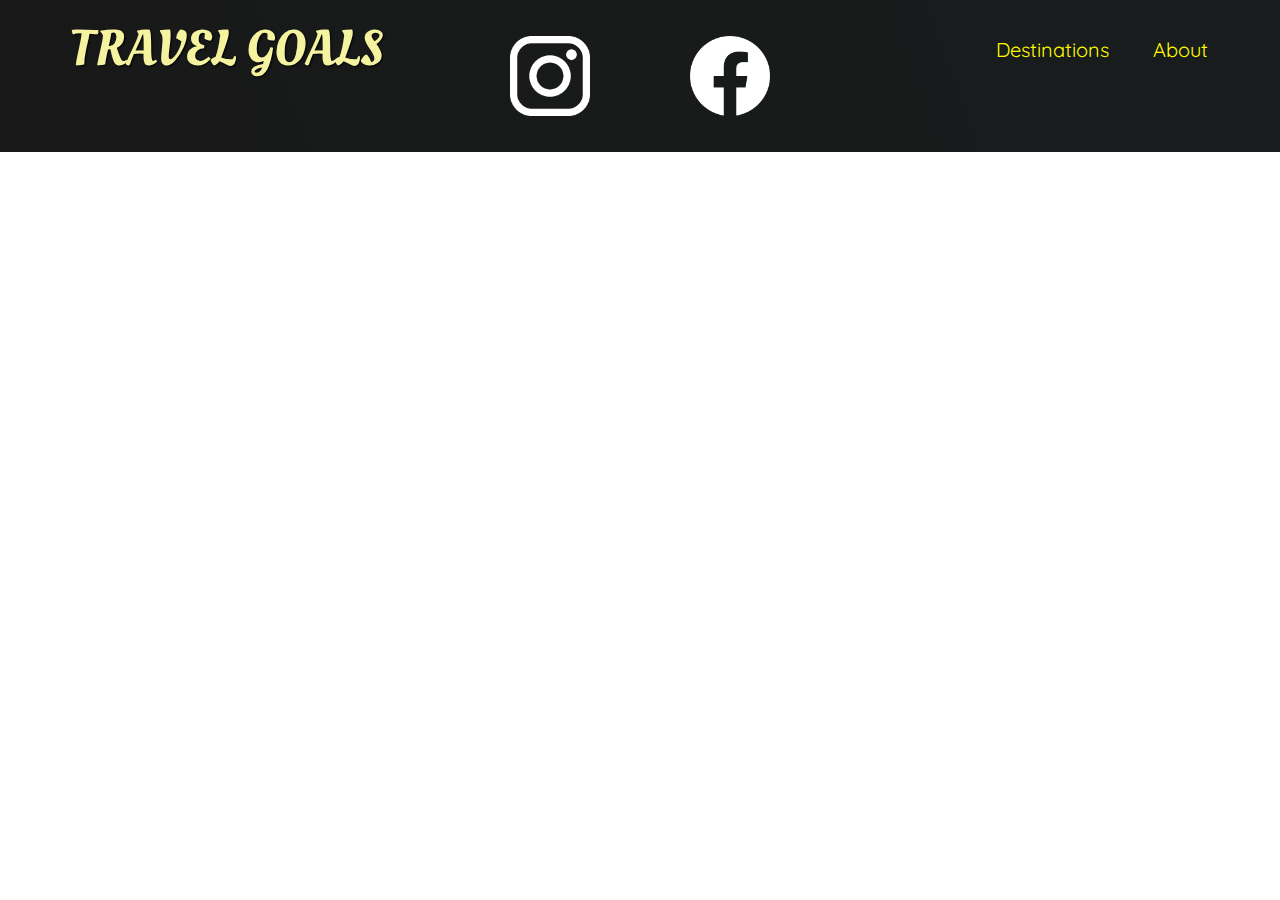
==== places.html @ e654ae16 "add places.html and places.css" ====
<!DOCTYPE html>
<html lang="en">
  <head>
    <meta charset="UTF-8" />
    <title>Travel Goals</title>
    <link
      href="https://fonts.googleapis.com/css2?family=Raleway:wght@700&family=Oleo+Script:wght@700&family=Quicksand:wght@300;500&display=swap"
      rel="stylesheet"
    />
    <link rel="stylesheet" href="shared.css" />
    <link rel="stylesheet" href="places.css" />
  </head>
  <body>
    <header>
      <div id="page-logo">
        <a href="/index.html">Travel Goals</a>
      </div>
      <nav>
        <ul>
          <li><a href="/places.html">Destinations</a></li>
          <li><a href="/places.html">About</a></li>
        </ul>
      </nav>
    </header>
    <main>

    </main>
    <footer>
      <ul>
        <li>
          <a href="https://www.instagram.com"
            ><img src="/images/icons/insta.png" alt="Instagram logo"
          /></a>
        </li>
        <li>
          <a href="https://www.facebook.com"
            ><img src="/images/icons/facebook.png" alt="Facebook logo"
          /></a>
        </li>
      </ul>
    </footer>
  </body>
</html>
---- shared.css ----
body {
  font-family: "Quicksand", sans-serif;
  margin: 0;
}

ul {
  list-style: none;
  margin: 0;
  padding: 0;
}

header {
  display: flex;
  justify-content: space-between;
  align-items: center;
  padding: 15px 60px;
  position: absolute;
  width: 100%;
  top: 0;
  left: 0;
  box-sizing: border-box;
}

#page-logo a {
  padding: 10px;
  font-family: "Oleo Script", sans-serif;
  color: rgb(245, 243, 160);
  font-size: 50px;
  text-decoration: none;
  text-transform: uppercase;
  text-shadow: 1px 1px 2px rgb(0, 0, 0);
}

header ul {
  display: flex;
}

header li {
  margin-left: 20px;
}

header a {
  color: rgb(255, 251, 0);
  text-decoration: none;
  font-size: 20px;
  padding: 12px;
  text-shadow: 1px 1px 2px rgba(0, 0, 0, 0.2);
  border-radius: 6px;
}

header a:hover {
  color: rgb(77, 77, 77);
  background-color: rgb(255, 251, 0);
}

footer {
  background: linear-gradient(70deg, rgb(24, 24, 24), rgb(25, 29, 29));
  padding: 36px;
}

footer ul {
  display: flex;
  justify-content: center;
}

footer li {
  width: 80px;
  height: 80px;
  margin: 0 50px;
}

footer img {
  width: 100%;
  height: 100%;
}
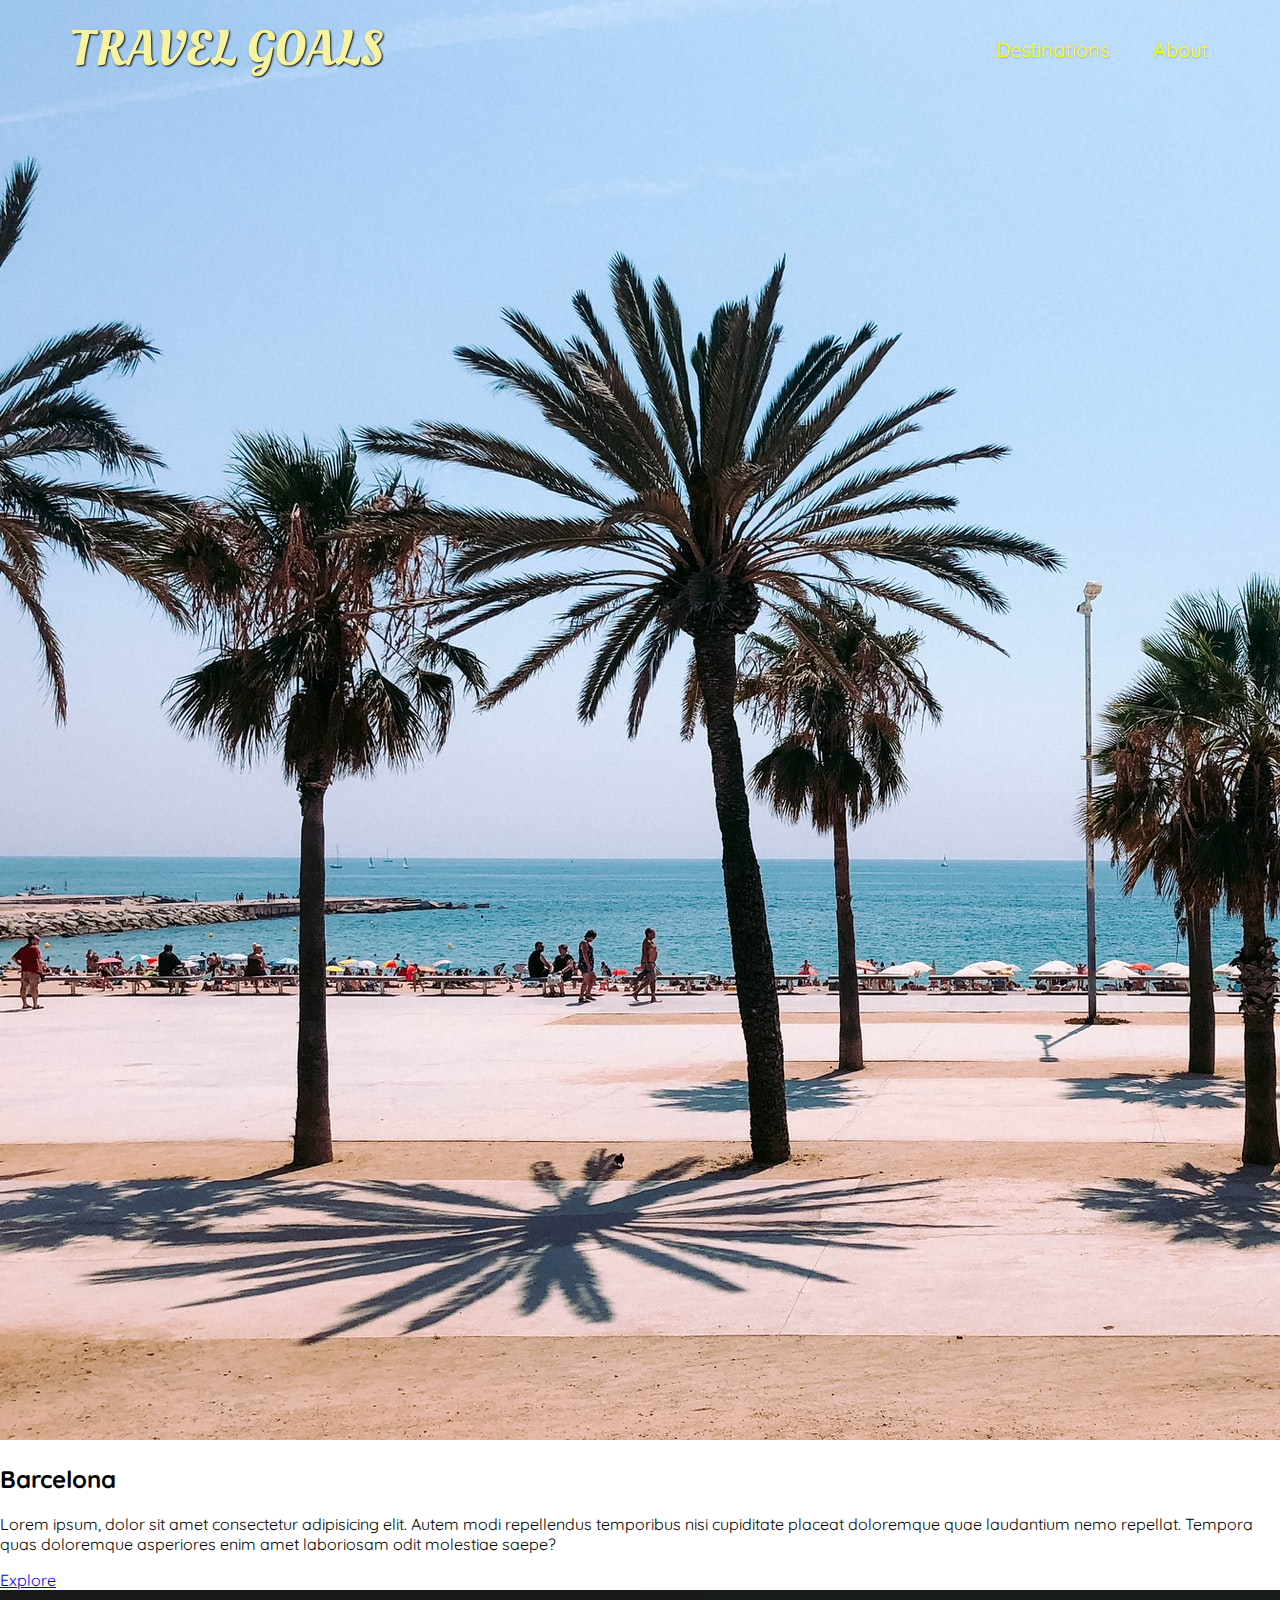
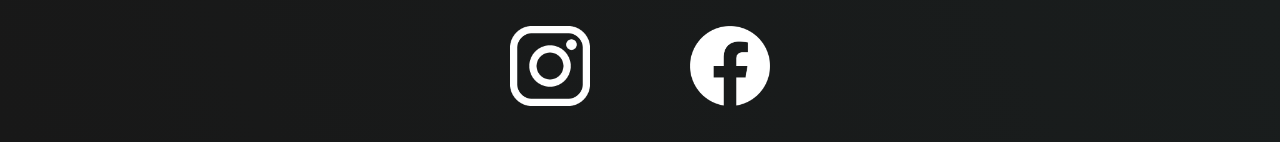
==== commit 9b8a0f49: "create card for places.html" ====
--- a/places.html
+++ b/places.html
@@ -23,7 +23,23 @@
       </nav>
     </header>
     <main>
-
+      <ul>
+        <li>
+          <img src="/images/places/barcelona.jpg" alt="City of Barcelona" />
+          <div class="item-content">
+            <h2>Barcelona</h2>
+            <p>
+              Lorem ipsum, dolor sit amet consectetur adipisicing elit. Autem
+              modi repellendus temporibus nisi cupiditate placeat doloremque
+              quae laudantium nemo repellat. Tempora quas doloremque asperiores
+              enim amet laboriosam odit molestiae saepe?
+            </p>
+          </div>
+          <div class="actions">
+            <a href="https://en.wikipedia.org/wiki/Barcelona">Explore</a>
+          </div>
+        </li>
+      </ul>
     </main>
     <footer>
       <ul>
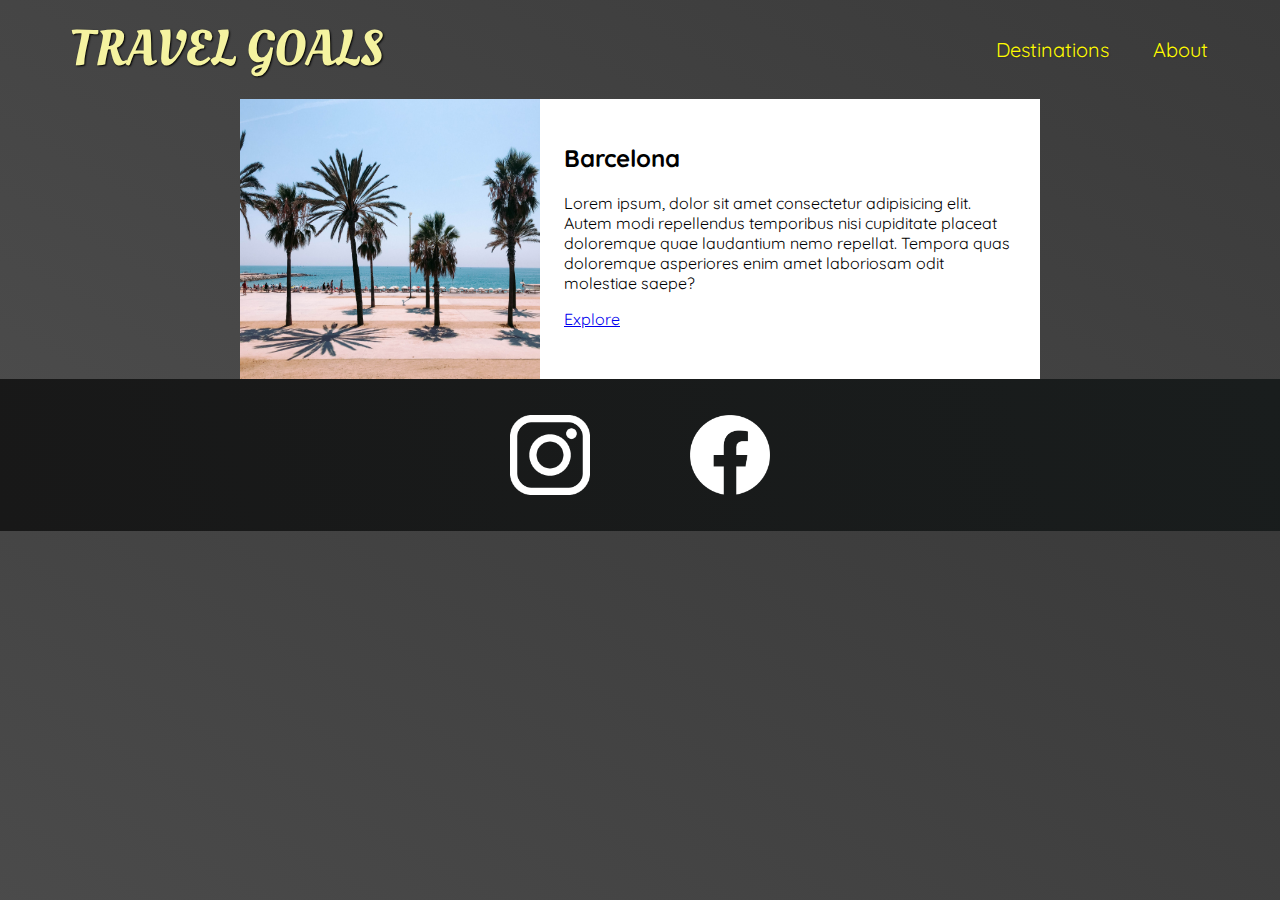
==== commit 3310a29b: "add styles to places card" ====
--- a/places.html
+++ b/places.html
@@ -34,9 +34,9 @@
               quae laudantium nemo repellat. Tempora quas doloremque asperiores
               enim amet laboriosam odit molestiae saepe?
             </p>
-          </div>
-          <div class="actions">
-            <a href="https://en.wikipedia.org/wiki/Barcelona">Explore</a>
+            <div class="actions">
+              <a href="https://en.wikipedia.org/wiki/Barcelona">Explore</a>
+            </div>
           </div>
         </li>
       </ul>
--- a/places.css
+++ b/places.css
@@ -0,0 +1,26 @@
+body {
+  background: linear-gradient(30deg, rgb(77, 77, 77), rgb(58, 58, 58));
+}
+
+header {
+  position: static;
+}
+
+main ul {
+  width: 800px;
+  margin: 0 auto;
+}
+
+main li {
+  display: flex;
+  background-color: white;
+}
+
+main li img {
+  width: 300px;
+  height: 280px;
+}
+
+.item-content {
+  padding: 24px;
+}
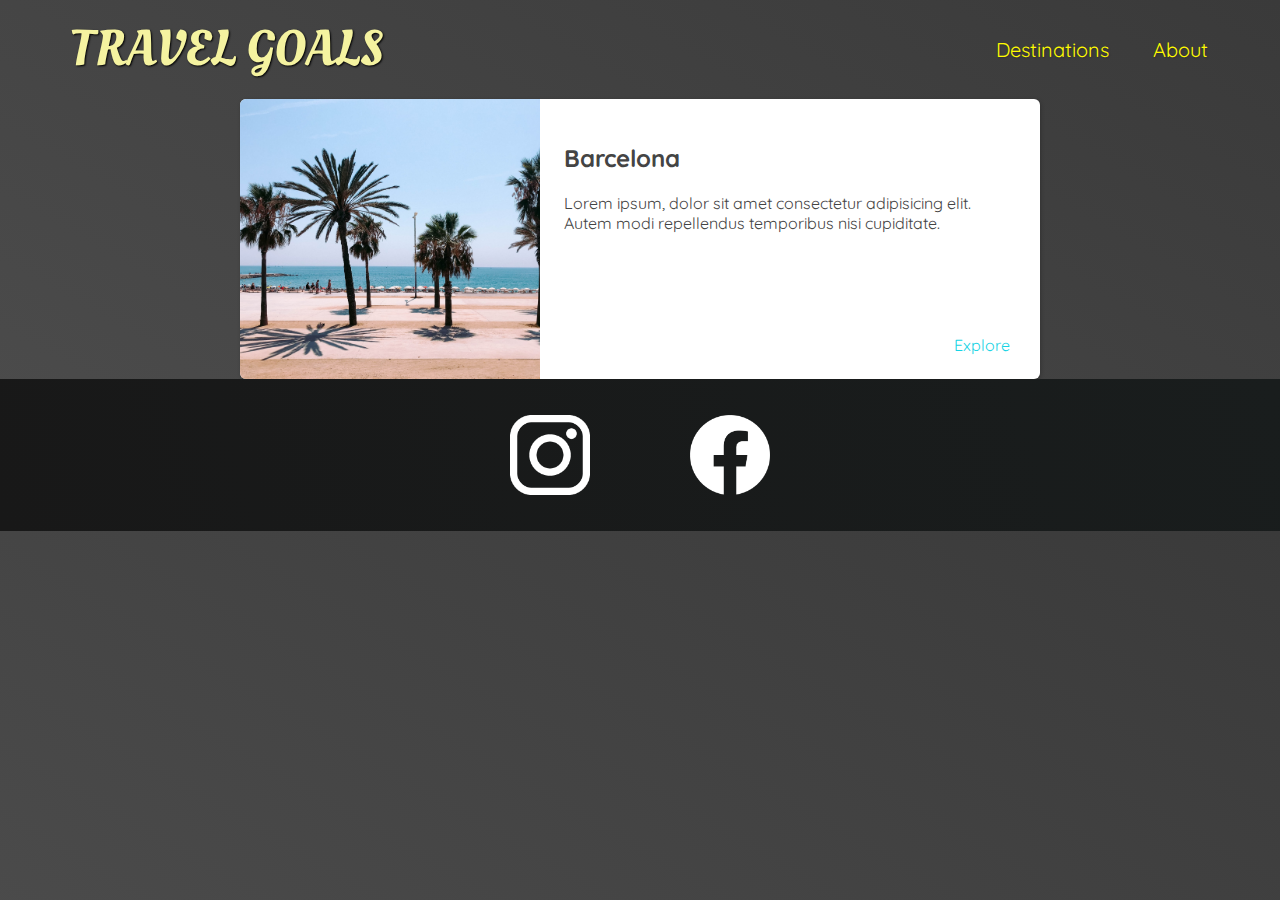
==== commit 3bb3836d: "format places card" ====
--- a/places.html
+++ b/places.html
@@ -27,13 +27,14 @@
         <li>
           <img src="/images/places/barcelona.jpg" alt="City of Barcelona" />
           <div class="item-content">
-            <h2>Barcelona</h2>
-            <p>
-              Lorem ipsum, dolor sit amet consectetur adipisicing elit. Autem
-              modi repellendus temporibus nisi cupiditate placeat doloremque
-              quae laudantium nemo repellat. Tempora quas doloremque asperiores
-              enim amet laboriosam odit molestiae saepe?
-            </p>
+            <div>
+              <h2>Barcelona</h2>
+              <p>
+                Lorem ipsum, dolor sit amet consectetur adipisicing elit. Autem
+                modi repellendus temporibus nisi cupiditate.
+              </p>
+            </div>
+
             <div class="actions">
               <a href="https://en.wikipedia.org/wiki/Barcelona">Explore</a>
             </div>
--- a/places.css
+++ b/places.css
@@ -1,5 +1,6 @@
 body {
   background: linear-gradient(30deg, rgb(77, 77, 77), rgb(58, 58, 58));
+  color: rgb(68, 68, 68);
 }
 
 header {
@@ -14,13 +15,35 @@
 main li {
   display: flex;
   background-color: white;
+  box-shadow: 1px 1px 4px rgba(0, 0, 0, 0.2);
+  border-radius: 6px;
+  overflow: hidden;
 }
 
 main li img {
   width: 300px;
   height: 280px;
+  object-fit: cover;
 }
 
 .item-content {
   padding: 24px;
+  display: flex;
+  flex-direction: column;
+  justify-content: space-between;
 }
+
+.actions {
+  text-align: right;
+}
+
+.actions a {
+  text-decoration: none;
+  padding: 6px;
+  color: rgb(22, 211, 228);
+  border-radius: 5px;
+}
+
+.actions a:hover {
+  background-color: rgb(235, 253, 255);
+}
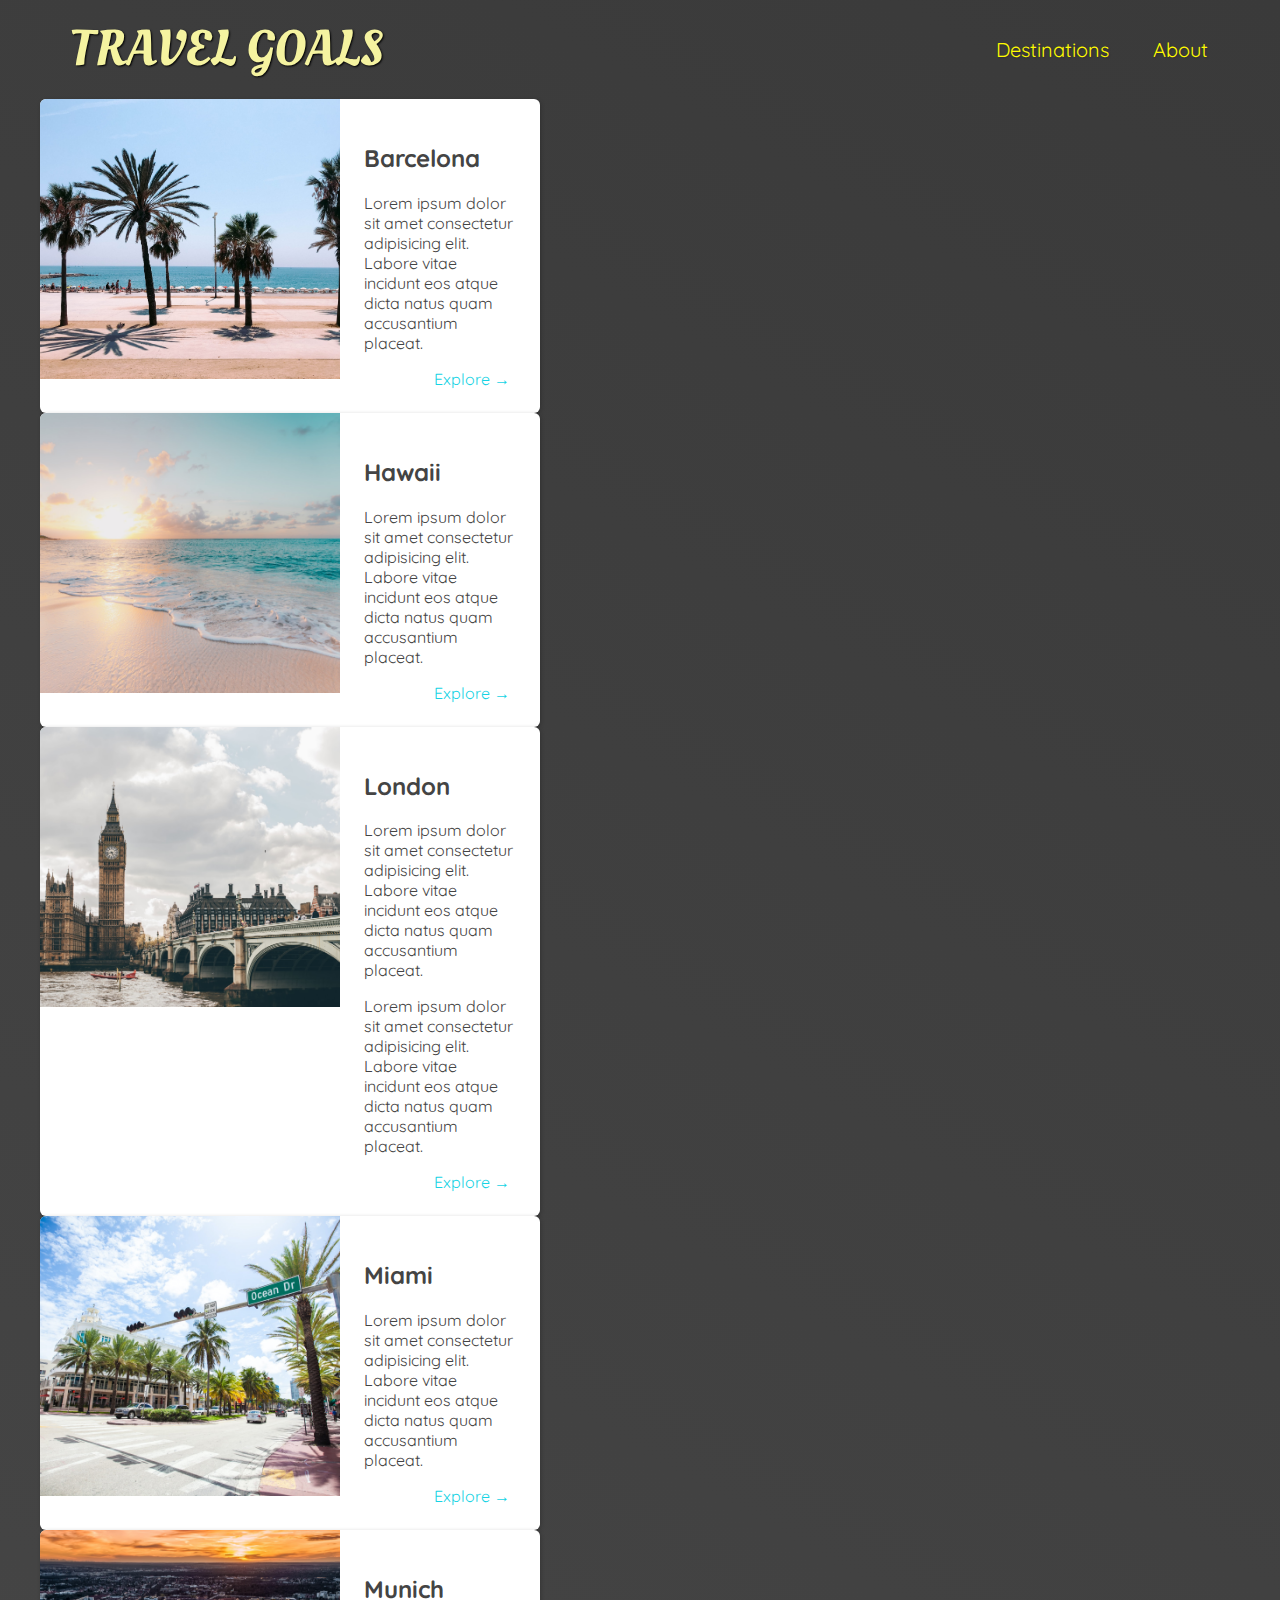
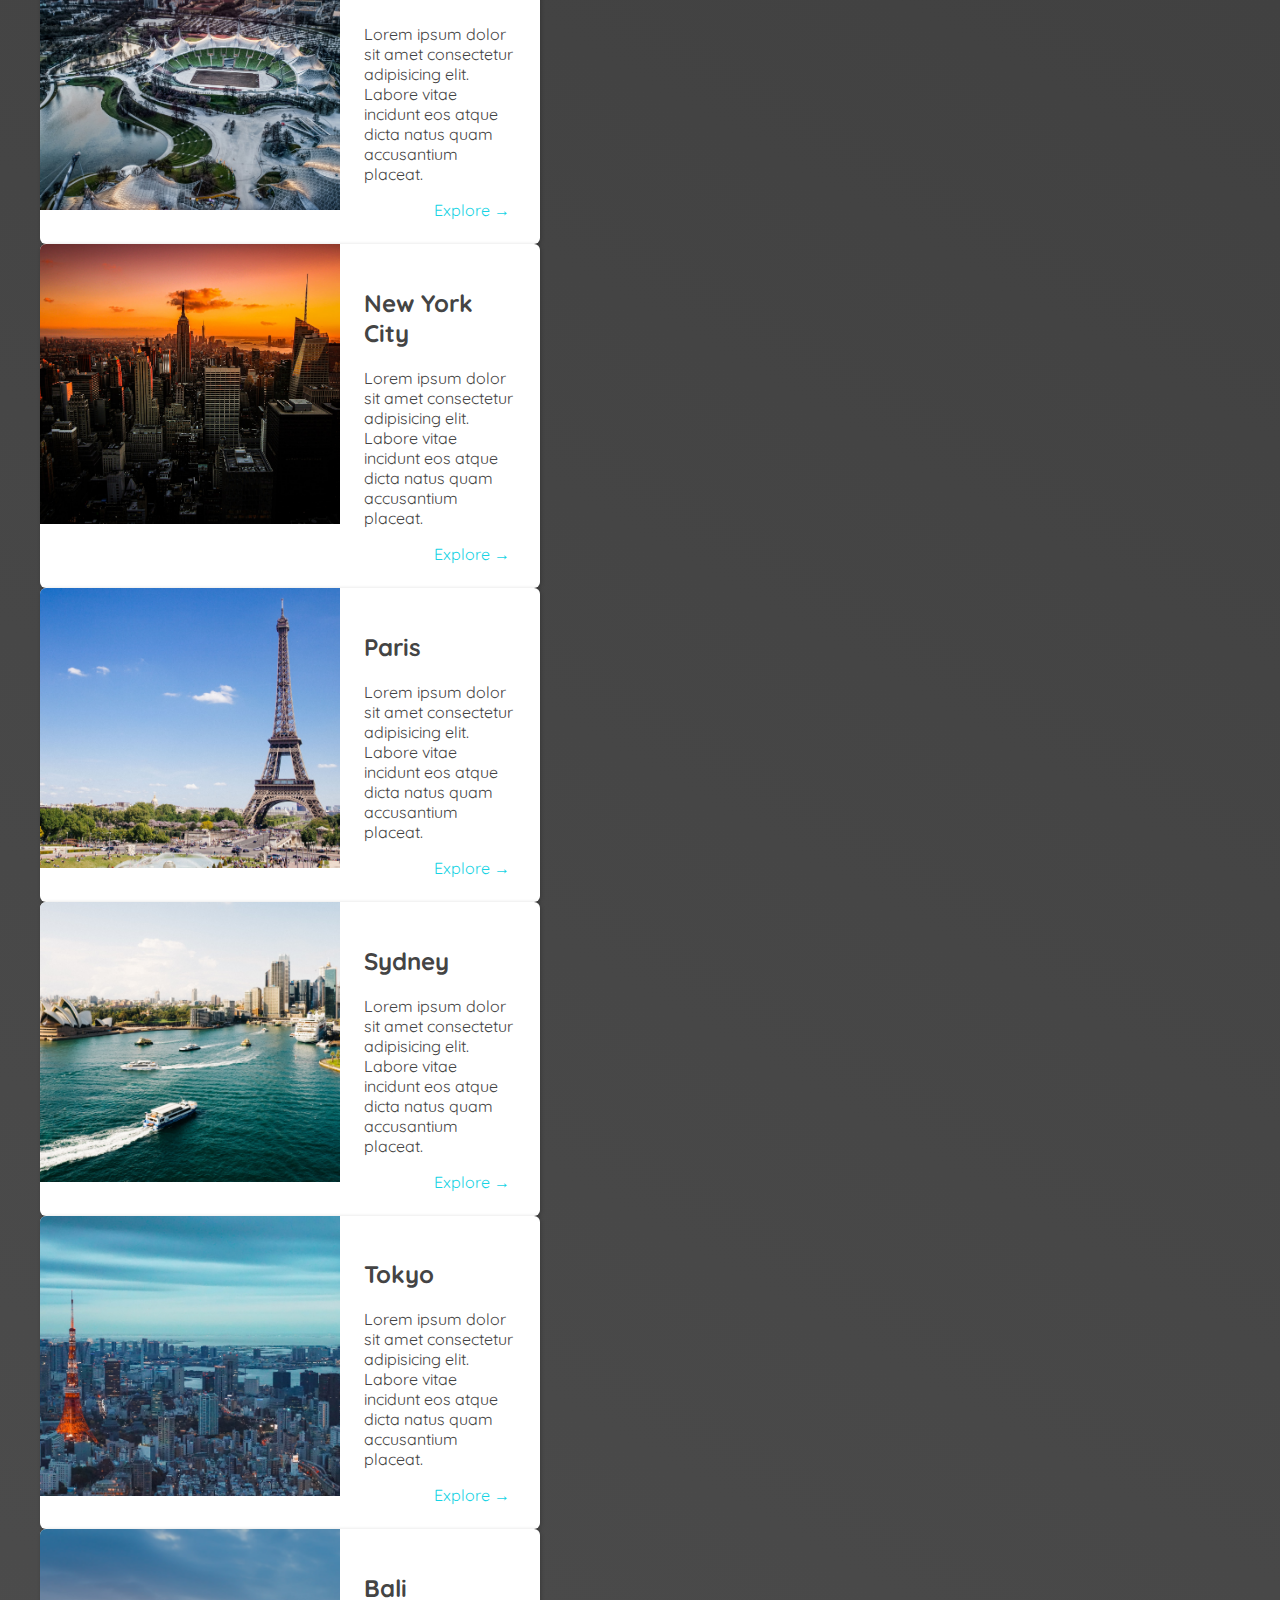
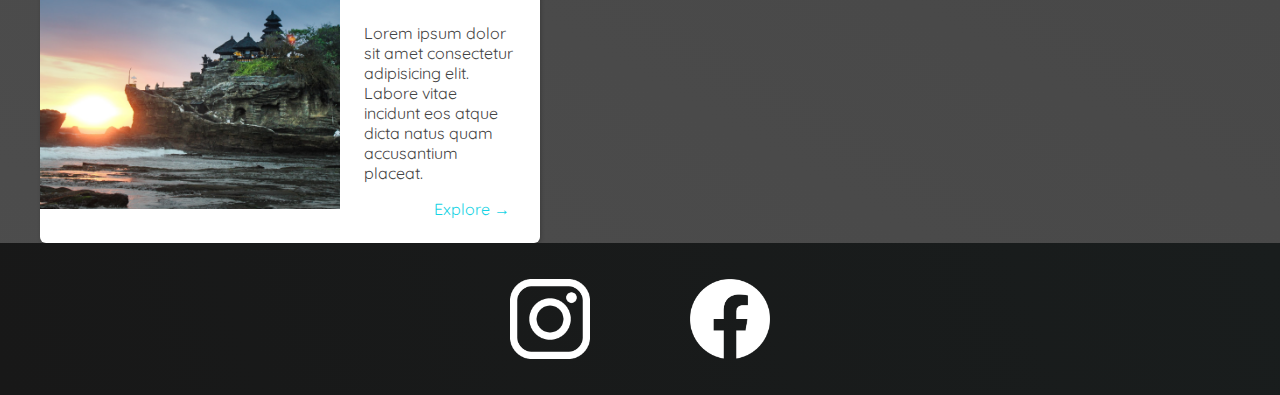
==== commit 90c67514: "add all cards and photos to places" ====
--- a/places.html
+++ b/places.html
@@ -25,18 +25,158 @@
     <main>
       <ul>
         <li>
-          <img src="/images/places/barcelona.jpg" alt="City of Barcelona" />
+          <img src="images/places/barcelona.jpg" alt="City of Barcelona" />
           <div class="item-content">
             <div>
               <h2>Barcelona</h2>
               <p>
-                Lorem ipsum, dolor sit amet consectetur adipisicing elit. Autem
-                modi repellendus temporibus nisi cupiditate.
-              </p>
-            </div>
-
-            <div class="actions">
-              <a href="https://en.wikipedia.org/wiki/Barcelona">Explore</a>
+                Lorem ipsum dolor sit amet consectetur adipisicing elit. Labore
+                vitae incidunt eos atque dicta natus quam accusantium placeat.
+              </p>
+            </div>
+            <div class="actions">
+              <a href="https://en.wikipedia.org/wiki/Barcelona">Explore &#x2192</a>
+            </div>
+          </div>
+        </li>
+        <li>
+          <img src="images/places/hawaii.jpg" alt="Hawaii beach" />
+          <div class="item-content">
+            <div>
+              <h2>Hawaii</h2>
+              <p>
+                Lorem ipsum dolor sit amet consectetur adipisicing elit. Labore
+                vitae incidunt eos atque dicta natus quam accusantium placeat.
+              </p>
+            </div>
+            <div class="actions">
+              <a href="hhttps://en.wikipedia.org/wiki/Hawaii">Explore &#x2192</a>
+            </div>
+          </div>
+        </li>
+        <li>
+          <img src="images/places/london.jpg" alt="London city" />
+          <div class="item-content">
+            <div>
+              <h2>London</h2>
+              <p>
+                Lorem ipsum dolor sit amet consectetur adipisicing elit. Labore
+                vitae incidunt eos atque dicta natus quam accusantium placeat.
+              </p>
+              <p>
+                Lorem ipsum dolor sit amet consectetur adipisicing elit. Labore
+                vitae incidunt eos atque dicta natus quam accusantium placeat.
+              </p>
+            </div>
+            <div class="actions">
+              <a href="https://en.wikipedia.org/wiki/London">Explore &#x2192</a>
+            </div>
+          </div>
+        </li>
+        <li>
+          <img src="images/places/miami.jpg" alt="Miami streets" />
+          <div class="item-content">
+            <div>
+              <h2>Miami</h2>
+              <p>
+                Lorem ipsum dolor sit amet consectetur adipisicing elit. Labore
+                vitae incidunt eos atque dicta natus quam accusantium placeat.
+              </p>
+            </div>
+            <div class="actions">
+              <a href="https://en.wikipedia.org/wiki/Miami">Explore &#x2192</a>
+            </div>
+          </div>
+        </li>
+        <li>
+          <img src="images/places/munich.jpg" alt="Munich football stadium" />
+          <div class="item-content">
+            <div>
+              <h2>Munich</h2>
+              <p>
+                Lorem ipsum dolor sit amet consectetur adipisicing elit. Labore
+                vitae incidunt eos atque dicta natus quam accusantium placeat.
+              </p>
+            </div>
+            <div class="actions">
+              <a href="https://en.wikipedia.org/wiki/Munich">Explore &#x2192</a>
+            </div>
+          </div>
+        </li>
+        <li>
+          <img src="images/places/new-york-city.jpg" alt="New York City skyline" />
+          <div class="item-content">
+            <div>
+              <h2>New York City</h2>
+              <p>
+                Lorem ipsum dolor sit amet consectetur adipisicing elit. Labore
+                vitae incidunt eos atque dicta natus quam accusantium placeat.
+              </p>
+            </div>
+            <div class="actions">
+              <a href="https://en.wikipedia.org/wiki/New_York_City"
+                >Explore &#x2192</a
+              >
+            </div>
+          </div>
+        </li>
+        <li>
+          <img src="images/places/paris.jpg" alt="Paris city" />
+          <div class="item-content">
+            <div>
+              <h2>Paris</h2>
+              <p>
+                Lorem ipsum dolor sit amet consectetur adipisicing elit. Labore
+                vitae incidunt eos atque dicta natus quam accusantium placeat.
+              </p>
+            </div>
+            <div class="actions">
+              <a href="https://en.wikipedia.org/wiki/Paris">Explore &#x2192</a>
+            </div>
+          </div>
+        </li>
+        <li>
+          <img src="images/places/sydney.jpg" alt="Sydney beach" />
+          <div class="item-content">
+            <div>
+              <h2>Sydney</h2>
+              <p>
+                Lorem ipsum dolor sit amet consectetur adipisicing elit. Labore
+                vitae incidunt eos atque dicta natus quam accusantium placeat.
+              </p>
+            </div>
+            <div class="actions">
+              <a href="https://en.wikipedia.org/wiki/Sydney">Explore &#x2192</a>
+            </div>
+          </div>
+        </li>
+        <li>
+          <img src="images/places/tokyo.jpg" alt="Tokyo skyline" />
+          <div class="item-content">
+            <div>
+              <h2>Tokyo</h2>
+              <p>
+                Lorem ipsum dolor sit amet consectetur adipisicing elit. Labore
+                vitae incidunt eos atque dicta natus quam accusantium placeat.
+              </p>
+            </div>
+            <div class="actions">
+              <a href="https://en.wikipedia.org/wiki/Tokyo">Explore &#x2192</a>
+            </div>
+          </div>
+        </li>
+        <li>
+          <img src="images/places/bali.jpg" alt="Bali beach" />
+          <div class="item-content">
+            <div>
+              <h2>Bali</h2>
+              <p>
+                Lorem ipsum dolor sit amet consectetur adipisicing elit. Labore
+                vitae incidunt eos atque dicta natus quam accusantium placeat.
+              </p>
+            </div>
+            <div class="actions">
+              <a href="https://en.wikipedia.org/wiki/Bali">Explore &#x2192</a>
             </div>
           </div>
         </li>
--- a/places.css
+++ b/places.css
@@ -8,7 +8,7 @@
 }
 
 main ul {
-  width: 800px;
+  width: 1200px;
   margin: 0 auto;
 }
 
@@ -18,6 +18,7 @@
   box-shadow: 1px 1px 4px rgba(0, 0, 0, 0.2);
   border-radius: 6px;
   overflow: hidden;
+  width: 500px;
 }
 
 main li img {
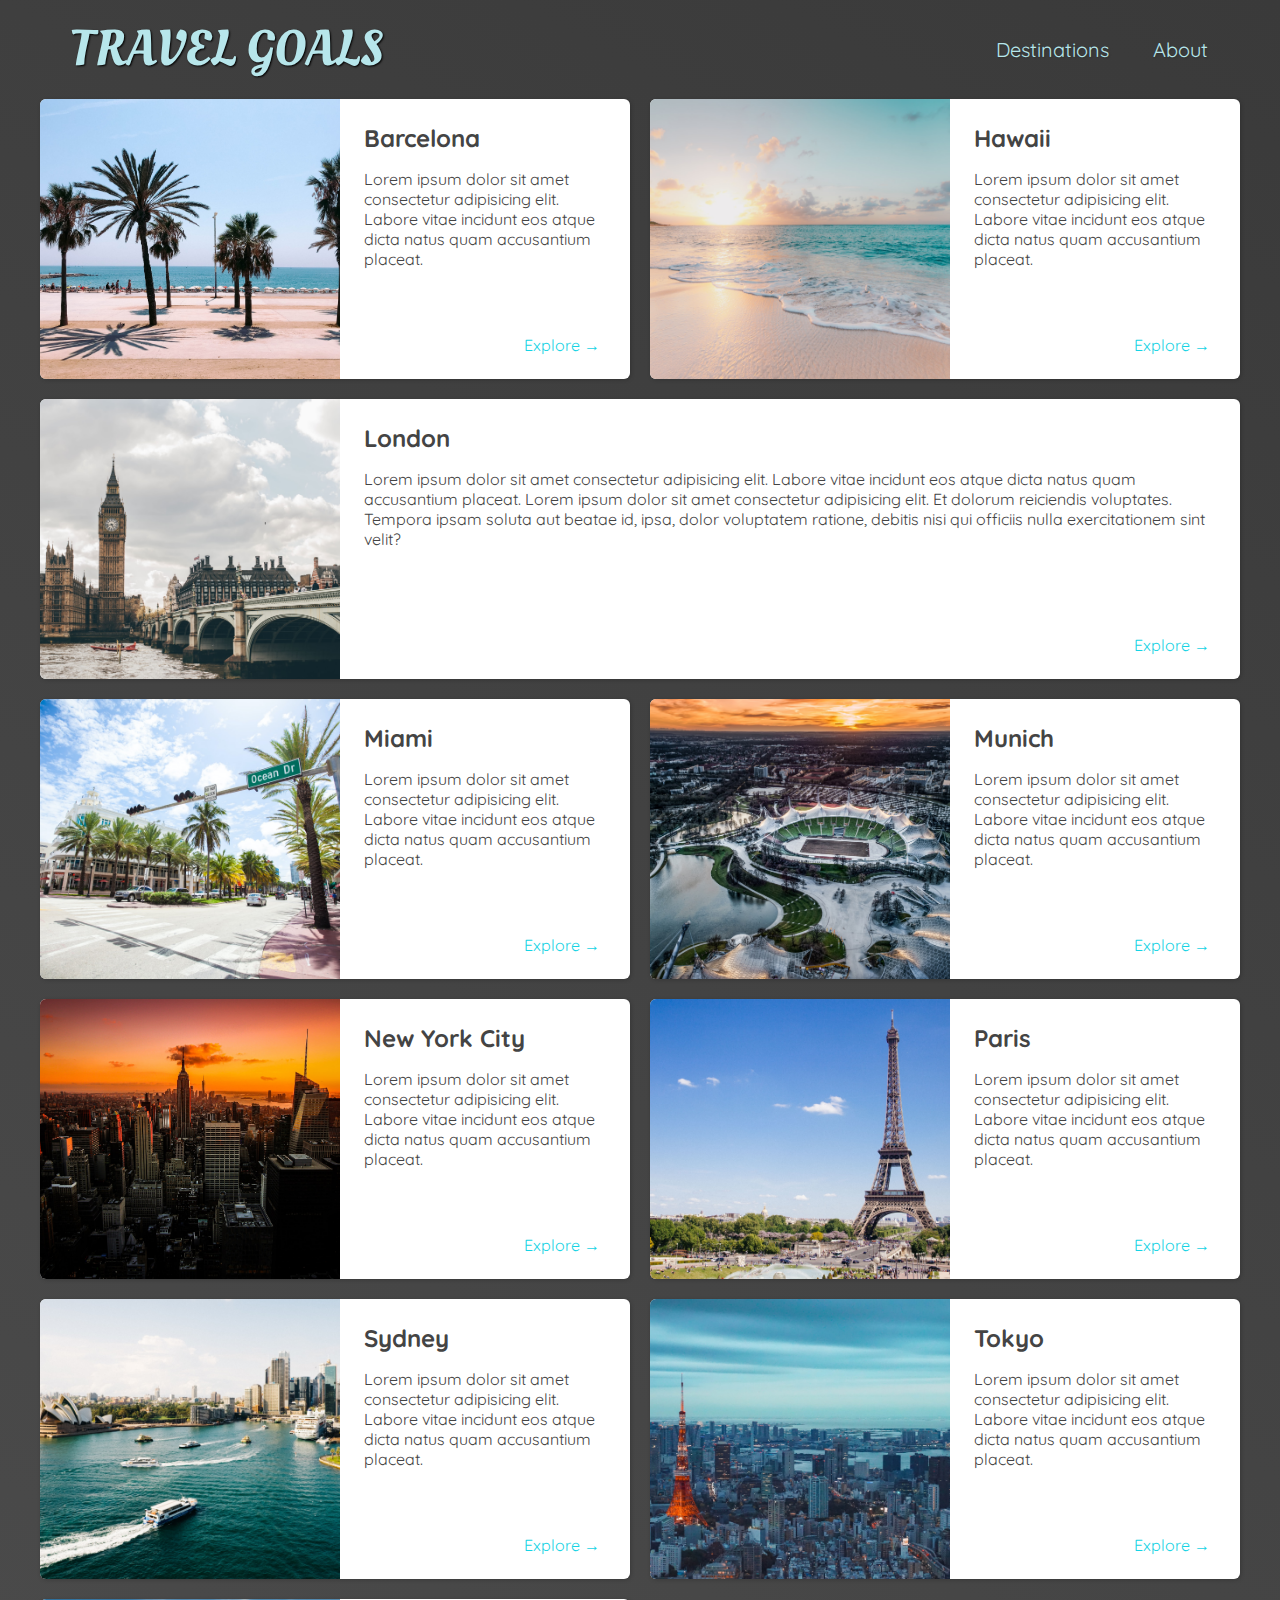
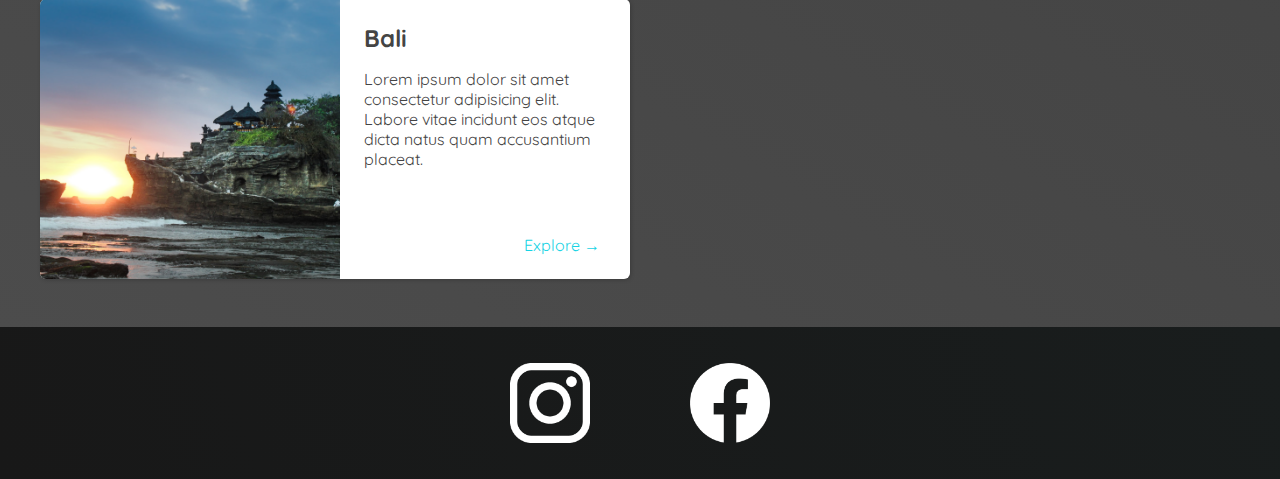
==== commit 4107d795: "add link styling" ====
--- a/places.html
+++ b/places.html
@@ -61,11 +61,7 @@
               <h2>London</h2>
               <p>
                 Lorem ipsum dolor sit amet consectetur adipisicing elit. Labore
-                vitae incidunt eos atque dicta natus quam accusantium placeat.
-              </p>
-              <p>
-                Lorem ipsum dolor sit amet consectetur adipisicing elit. Labore
-                vitae incidunt eos atque dicta natus quam accusantium placeat.
+                vitae incidunt eos atque dicta natus quam accusantium placeat. Lorem ipsum dolor sit amet consectetur adipisicing elit. Et dolorum reiciendis voluptates. Tempora ipsam soluta aut beatae id, ipsa, dolor voluptatem ratione, debitis nisi qui officiis nulla exercitationem sint velit?
               </p>
             </div>
             <div class="actions">
--- a/shared.css
+++ b/shared.css
@@ -48,7 +48,7 @@
   border-radius: 6px;
 }
 
-header a:hover {
+header nav a:hover {
   color: rgb(77, 77, 77);
   background-color: rgb(255, 251, 0);
 }
--- a/places.css
+++ b/places.css
@@ -1,15 +1,35 @@
 body {
   background: linear-gradient(30deg, rgb(77, 77, 77), rgb(58, 58, 58));
   color: rgb(68, 68, 68);
+}
+
+#page-logo a {
+  color: rgb(183, 230, 235)
 }
 
 header {
   position: static;
 }
 
+header a {
+  color: rgb(183, 230, 235)
+}
+
+header nav a:hover {
+  background-color: rgb(183, 230, 235);
+  color: rgb(59, 59, 59);
+}
+
 main ul {
   width: 1200px;
-  margin: 0 auto;
+  margin: 0 auto 48px auto;
+  display: grid;
+  grid-template-columns: 1fr 1fr;
+  gap: 20px 20px
+}
+
+li:nth-of-type(3) {
+  grid-column: 1 / span 2;
 }
 
 main li {
@@ -18,7 +38,6 @@
   box-shadow: 1px 1px 4px rgba(0, 0, 0, 0.2);
   border-radius: 6px;
   overflow: hidden;
-  width: 500px;
 }
 
 main li img {
@@ -32,6 +51,10 @@
   display: flex;
   flex-direction: column;
   justify-content: space-between;
+}
+
+.item-content h2 {
+  margin: 0
 }
 
 .actions {
